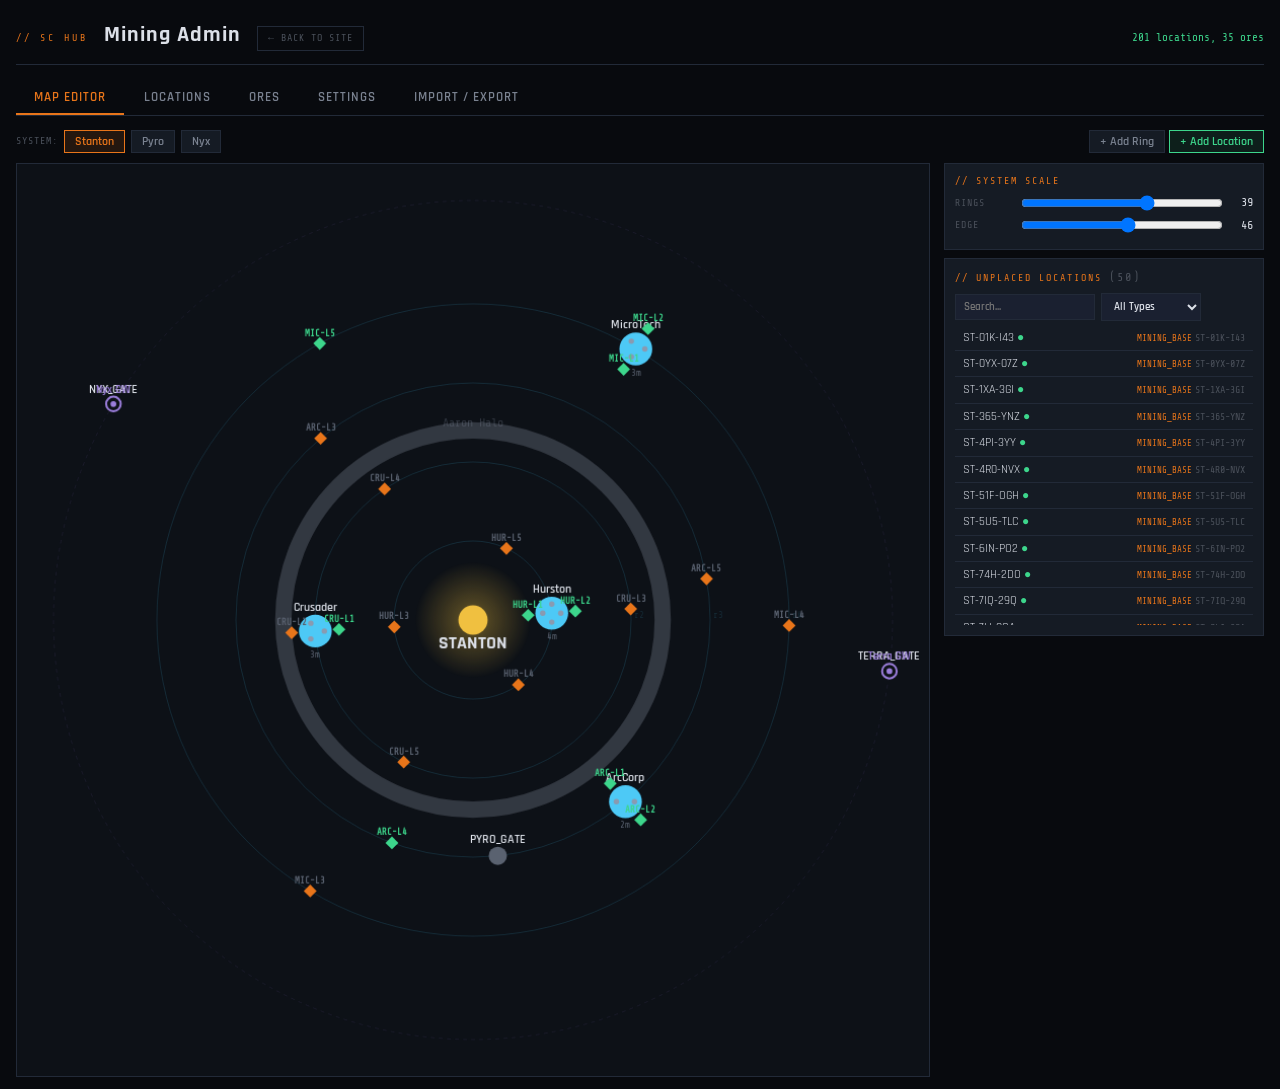
==== admin/admin.html @ 5cbbff62 "Add files via upload" ====
<!DOCTYPE html>
<html lang="en">
<head>
<meta charset="UTF-8">
<meta name="viewport" content="width=device-width, initial-scale=1.0">
<title>SC Hub Mining — Admin</title>
<link href="https://fonts.googleapis.com/css2?family=Rajdhani:wght@400;500;600;700&family=Share+Tech+Mono&display=swap" rel="stylesheet">
<style>
:root {
  --bg-deep:#080a0e;--bg-panel:#0d1117;--bg-card:#151b24;--bg-input:#1a2030;--bg-hover:#1e2738;
  --border:#222a38;--border-bright:#2e3a4e;
  --text-primary:#dce0e8;--text-secondary:#7a8290;--text-dim:#4a505a;
  --accent:#e8751a;--accent-dim:rgba(232,117,26,0.12);
  --green:#3dd68c;--green-dim:rgba(61,214,140,0.10);
  --red:#e84040;--red-dim:rgba(232,64,64,0.10);
  --cyan:#4dc9f6;--cyan-dim:rgba(77,201,246,0.10);
  --yellow:#f0c040;--yellow-dim:rgba(240,192,64,0.10);
  --purple:#9b7edb;
}
*{margin:0;padding:0;box-sizing:border-box}
body{background:var(--bg-deep);color:var(--text-primary);font-family:'Rajdhani',sans-serif;font-size:14px;line-height:1.45;min-height:100vh}
a{color:var(--cyan);text-decoration:none}
.app{max-width:1600px;margin:0 auto;padding:12px 16px}
.header{display:flex;align-items:baseline;gap:16px;padding:8px 0 12px;border-bottom:1px solid var(--border);margin-bottom:16px;flex-wrap:wrap}
.header-tag{font-family:'Share Tech Mono',monospace;font-size:10px;color:var(--accent);letter-spacing:3px;text-transform:uppercase}
.header-title{font-size:22px;font-weight:700;letter-spacing:1px}
.header-status{margin-left:auto;font-family:'Share Tech Mono',monospace;font-size:11px;color:var(--text-dim)}
.header-status.loaded{color:var(--green)}
.header-link{font-family:'Share Tech Mono',monospace;font-size:10px;color:var(--text-dim);letter-spacing:1px;text-transform:uppercase;padding:4px 10px;border:1px solid var(--border);transition:all .15s}
.header-link:hover{border-color:var(--accent);color:var(--accent)}
.nav{display:flex;gap:2px;border-bottom:1px solid var(--border);margin-bottom:14px}
.nav-btn{padding:8px 18px;background:none;border:none;color:var(--text-secondary);font-family:'Rajdhani',sans-serif;font-size:13px;font-weight:600;letter-spacing:1px;text-transform:uppercase;cursor:pointer;border-bottom:2px solid transparent;transition:all .15s}
.nav-btn:hover{color:var(--text-primary)}
.nav-btn.active{color:var(--accent);border-bottom-color:var(--accent)}
.panel{display:none}.panel.active{display:block}
.section-title{font-family:'Share Tech Mono',monospace;font-size:11px;color:var(--accent);letter-spacing:2px;text-transform:uppercase;margin-bottom:8px}
.card{background:var(--bg-panel);border:1px solid var(--border);padding:14px;margin-bottom:10px}
select,input[type="text"],input[type="number"],textarea{background:var(--bg-input);color:var(--text-primary);border:1px solid var(--border);padding:5px 8px;font-family:'Rajdhani',sans-serif;font-size:13px;font-weight:600;outline:none}
select:focus,input:focus,textarea:focus{border-color:var(--accent)}
.chip{padding:3px 10px;border:1px solid var(--border);background:var(--bg-card);color:var(--text-secondary);font-family:'Rajdhani',sans-serif;font-size:12px;font-weight:600;cursor:pointer;transition:all .12s;user-select:none;display:inline-block}
.chip:hover{border-color:var(--text-secondary)}.chip.active{background:var(--accent-dim);border-color:var(--accent);color:var(--accent)}
.chip.green{background:var(--green-dim);border-color:var(--green);color:var(--green)}
.chip.red{background:var(--red-dim);border-color:var(--red);color:var(--red)}
.btn{padding:6px 16px;border:1px solid var(--accent);background:var(--accent-dim);color:var(--accent);font-family:'Rajdhani',sans-serif;font-size:13px;font-weight:700;cursor:pointer;letter-spacing:1px;text-transform:uppercase}
.btn:hover{background:var(--accent);color:var(--bg-deep)}
.btn.green{border-color:var(--green);background:var(--green-dim);color:var(--green)}.btn.green:hover{background:var(--green);color:var(--bg-deep)}
.btn.red{border-color:var(--red);background:var(--red-dim);color:var(--red)}.btn.red:hover{background:var(--red);color:var(--bg-deep)}
.filter-row{display:flex;gap:6px;align-items:center;flex-wrap:wrap;margin-bottom:10px}
.filter-label{font-family:'Share Tech Mono',monospace;font-size:10px;color:var(--text-dim);letter-spacing:1px;text-transform:uppercase}
.tbl-wrap{overflow-x:auto;max-height:500px;overflow-y:auto}
table{width:100%;border-collapse:collapse;font-size:13px}
th,td{padding:5px 8px;border:1px solid var(--border)}
th{background:var(--bg-card);font-family:'Share Tech Mono',monospace;font-size:10px;color:var(--accent);letter-spacing:1px;text-transform:uppercase;text-align:left;position:sticky;top:0;z-index:2;white-space:nowrap}
td{background:var(--bg-panel)}
tr:hover td{background:var(--bg-hover)}
td input,td select{width:100%;background:transparent;border:none;color:var(--text-primary);font-size:12px;padding:2px 4px}
td input:focus,td select:focus{outline:1px solid var(--accent)}
.mono{font-family:'Share Tech Mono',monospace;font-size:12px}
.import-zone{border:2px dashed var(--border);padding:30px;text-align:center;cursor:pointer;transition:border-color .2s}
.import-zone:hover,.import-zone.dragover{border-color:var(--accent)}

/* Map Editor */
.map-editor-layout{display:grid;grid-template-columns:1fr 320px;gap:14px}
@media(max-width:900px){.map-editor-layout{grid-template-columns:1fr}}
.map-editor-canvas-wrap{position:relative}
.map-editor-canvas{display:block;background:var(--bg-panel);border:1px solid var(--border);cursor:crosshair;aspect-ratio:1/1;width:100%}
.map-editor-sidebar{display:flex;flex-direction:column;gap:8px;max-height:calc(100vh - 140px);overflow-y:auto}
.map-info-card{background:var(--bg-card);border:1px solid var(--border);padding:10px}
.map-info-title{font-family:'Share Tech Mono',monospace;font-size:10px;color:var(--accent);letter-spacing:2px;text-transform:uppercase;margin-bottom:6px}
.prop-row{display:flex;gap:6px;align-items:center;margin-bottom:5px;font-size:12px}
.prop-label{font-family:'Share Tech Mono',monospace;font-size:10px;color:var(--text-dim);min-width:60px;text-transform:uppercase;letter-spacing:1px}
.prop-row input,.prop-row select{flex:1;min-width:0}
.prop-row input[type="number"]{width:60px;flex:none}
.prop-row input[type="checkbox"]{width:auto;flex:none}
.unplaced-list{max-height:300px;overflow-y:auto}
.unplaced-item{padding:4px 8px;font-size:12px;cursor:pointer;border-bottom:1px solid var(--border);display:flex;justify-content:space-between;align-items:center}
.unplaced-item:hover{background:var(--bg-hover)}
.unplaced-item .code{font-family:'Share Tech Mono',monospace;color:var(--text-dim);font-size:10px}
.unplaced-item .type{font-family:'Share Tech Mono',monospace;font-size:9px;color:var(--accent);text-transform:uppercase}
</style>
</head>
<body>
<div class="app">
  <div class="header">
    <span class="header-tag">// SC Hub</span>
    <span class="header-title">Mining Admin</span>
    <a href="../index.html" class="header-link">&larr; Back to Site</a>
    <span id="status" class="header-status">Loading...</span>
  </div>
  <div class="nav" id="nav">
    <button class="nav-btn active" data-tab="map">Map Editor</button>
    <button class="nav-btn" data-tab="locations">Locations</button>
    <button class="nav-btn" data-tab="ores">Ores</button>
    <button class="nav-btn" data-tab="settings">Settings</button>
    <button class="nav-btn" data-tab="io">Import / Export</button>
  </div>

  <!-- MAP EDITOR -->
  <div id="panel-map" class="panel active">
    <div class="filter-row">
      <span class="filter-label">System:</span>
      <button class="chip active" data-ms="Stanton" onclick="setMapSys('Stanton',this)">Stanton</button>
      <button class="chip" data-ms="Pyro" onclick="setMapSys('Pyro',this)">Pyro</button>
      <button class="chip" data-ms="Nyx" onclick="setMapSys('Nyx',this)">Nyx</button>
      <span style="margin-left:auto;display:flex;gap:4px">
        <button class="chip" onclick="addRing()">+ Add Ring</button>
        <button class="chip green" onclick="addNewNode()">+ Add Location</button>
      </span>
    </div>
    <div class="map-editor-layout">
      <div class="map-editor-canvas-wrap">
        <canvas id="editor-canvas" class="map-editor-canvas"></canvas>
      </div>
      <div class="map-editor-sidebar">
        <div class="map-info-card" id="sys-config">
          <div class="map-info-title">// System Scale</div>
          <div class="prop-row"><span class="prop-label">Rings</span><input type="range" id="ring-scale" min="20" max="50" value="36" oninput="updateSysConfig()" style="flex:1"><span class="mono" id="ring-scale-val" style="min-width:24px;text-align:right">36</span></div>
          <div class="prop-row"><span class="prop-label">Edge</span><input type="range" id="edge-scale" min="30" max="60" value="46" oninput="updateSysConfig()" style="flex:1"><span class="mono" id="edge-scale-val" style="min-width:24px;text-align:right">46</span></div>
        </div>
        <div class="map-info-card" id="node-props" style="display:none">
          <div class="map-info-title">// Selected Node</div>
          <div id="node-props-content"></div>
        </div>
        <div class="map-info-card">
          <div class="map-info-title">// Unplaced Locations <span id="unplaced-count" class="mono" style="color:var(--text-dim)"></span></div>
          <div class="filter-row" style="margin-bottom:4px">
            <input type="text" id="unplaced-search" placeholder="Search..." style="width:140px;font-size:11px" oninput="renderUnplaced()">
            <select id="unplaced-type-filter" style="width:100px;font-size:11px" onchange="renderUnplaced()">
              <option value="all">All Types</option>
              <option value="planet">Planets</option>
              <option value="station">Stations</option>
              <option value="asteroid_belt">Belts</option>
              <option value="cluster">Clusters</option>
              <option value="mining_base">Mining Bases</option>
            </select>
          </div>
          <div class="unplaced-list" id="unplaced-list"></div>
        </div>
      </div>
    </div>
  </div>

  <!-- LOCATIONS -->
  <div id="panel-locations" class="panel">
    <div class="section-title">// Locations (<span id="loc-count">0</span>)</div>
    <div class="filter-row">
      <span class="filter-label">Search:</span>
      <input type="text" id="loc-filter" placeholder="Code or name..." style="width:200px" oninput="renderLocTable()">
      <span class="filter-label">System:</span>
      <select id="loc-sys-filter" style="width:120px" onchange="renderLocTable()">
        <option value="all">All</option><option>Stanton</option><option>Pyro</option><option>Nyx</option>
      </select>
      <span class="filter-label">Type:</span>
      <select id="loc-type-filter" style="width:120px" onchange="renderLocTable()"><option value="all">All</option></select>
    </div>
    <div class="tbl-wrap" id="loc-table"></div>
  </div>

  <!-- ORES -->
  <div id="panel-ores" class="panel">
    <div class="section-title">// Ores (<span id="ore-count">0</span>)</div>
    <div class="tbl-wrap" id="ore-table"></div>
  </div>

  <!-- SETTINGS -->
  <div id="panel-settings" class="panel">
    <div class="section-title">// Meta Settings</div>
    <div class="card" id="settings-form"></div>
  </div>

  <!-- IMPORT / EXPORT -->
  <div id="panel-io" class="panel">
    <div class="section-title">// Override Data</div>
    <div class="import-zone" id="import-zone">
      <div style="font-size:15px;margin-bottom:6px">Drop a <strong>mining_data.json</strong> to replace current data</div>
      <div style="color:var(--text-dim);font-size:12px">Data auto-loads from data/mining_data.json on page open. Use this to load a different file.</div>
      <input type="file" id="file-input" accept=".json" style="display:none">
    </div>
    <div style="margin-top:16px">
      <div class="section-title">// Export</div>
      <div class="filter-row">
        <button class="btn green" onclick="doExport()">Download mining_data.json</button>
      </div>
    </div>
  </div>
</div>

<script>
// ============================================================
// STATE
// ============================================================
let D = null;
let mapSys = 'Stanton';
let selectedNode = null;
let dragging = null;

const MC = { // map color palette
  star:'#f0c040',planet:'#4dc9f6',moon:'#8a9ab0',
  lagrange:'#e8751a',refinery:'#3dd68c',gate:'#9b7edb',
  orbitLine:'rgba(77,201,246,0.15)',ring:'rgba(232,117,26,0.35)',
  station:'#3dd68c',text:'#5a6270',textBright:'#dce0e8',selected:'#ffffff',
};

// ============================================================
// AUTO-LOAD from ../data/mining_data.json
// ============================================================
fetch('../data/mining_data.json')
  .then(r => { if (!r.ok) throw new Error(`${r.status}`); return r.json(); })
  .then(data => { D = data; onDataLoaded(); })
  .catch(e => {
    document.getElementById('status').textContent = 'Auto-load failed — drop file in Import tab';
    document.getElementById('status').style.color = '#e84040';
  });

function onDataLoaded() {
  if (!D.map_positions) D.map_positions = {stanton:{},pyro:{},nyx:{}};
  document.getElementById('status').textContent = `${Object.keys(D.locations||{}).length} locations, ${Object.keys(D.ores||{}).length} ores`;
  document.getElementById('status').className = 'header-status loaded';
  initAll();
}

function initAll() {
  renderSettings();
  renderLocTable();
  renderOreTable();
  renderMapEditor();
  renderUnplaced();
  const types = new Set(Object.values(D.locations).map(l => l.type));
  const sel = document.getElementById('loc-type-filter');
  sel.innerHTML = '<option value="all">All</option>';
  [...types].sort().forEach(t => { const o = document.createElement('option'); o.value=t; o.textContent=t; sel.appendChild(o); });
  document.getElementById('loc-count').textContent = Object.keys(D.locations).length;
  document.getElementById('ore-count').textContent = Object.keys(D.ores).length;
}

// ============================================================
// IMPORT / EXPORT
// ============================================================
const importZone = document.getElementById('import-zone');
const fileInput = document.getElementById('file-input');
importZone.addEventListener('click', () => fileInput.click());
importZone.addEventListener('dragover', e => { e.preventDefault(); importZone.classList.add('dragover'); });
importZone.addEventListener('dragleave', () => importZone.classList.remove('dragover'));
importZone.addEventListener('drop', e => {
  e.preventDefault(); importZone.classList.remove('dragover');
  if (e.dataTransfer.files[0]) loadFile(e.dataTransfer.files[0]);
});
fileInput.addEventListener('change', () => { if (fileInput.files[0]) loadFile(fileInput.files[0]); });

function loadFile(file) {
  const reader = new FileReader();
  reader.onload = () => {
    try { D = JSON.parse(reader.result); onDataLoaded(); }
    catch(e) { alert('Invalid JSON: ' + e.message); }
  };
  reader.readAsText(file);
}

function doExport() {
  if (!D) { alert('No data loaded'); return; }
  const blob = new Blob([JSON.stringify(D, null, 2)], {type:'application/json'});
  const a = document.createElement('a'); a.href = URL.createObjectURL(blob); a.download = 'mining_data.json'; a.click();
}

// ============================================================
// NAV
// ============================================================
document.getElementById('nav').addEventListener('click', e => {
  const tab = e.target.dataset.tab; if (!tab) return;
  document.querySelectorAll('.nav-btn').forEach(b => b.classList.toggle('active', b.dataset.tab === tab));
  document.querySelectorAll('.panel').forEach(p => p.classList.toggle('active', p.id === 'panel-' + tab));
  if (tab === 'map') setTimeout(renderMapEditor, 50);
});

// ============================================================
// SETTINGS
// ============================================================
function renderSettings() {
  const m = D.meta;
  const fields = [['current_patch','Patch'],['data_updated','Data Updated'],['regolith_export_date','Regolith Date'],['news_reel','News Reel'],['source','Source']];
  document.getElementById('settings-form').innerHTML = fields.map(([k,l]) =>
    `<div class="prop-row"><span class="prop-label" style="min-width:120px">${l}</span><input value="${m[k]||''}" onchange="D.meta['${k}']=this.value" style="flex:1"></div>`
  ).join('');
}

// ============================================================
// LOCATION TABLE
// ============================================================
function renderLocTable() {
  if (!D) return;
  const search = document.getElementById('loc-filter').value.toLowerCase();
  const sysFil = document.getElementById('loc-sys-filter').value;
  const typeFil = document.getElementById('loc-type-filter').value;
  const locs = Object.entries(D.locations).filter(([code, loc]) => {
    if (sysFil !== 'all' && loc.system !== sysFil) return false;
    if (typeFil !== 'all' && loc.type !== typeFil) return false;
    if (search && !code.toLowerCase().includes(search) && !(loc.display_name||'').toLowerCase().includes(search)) return false;
    return true;
  }).sort((a,b) => a[0].localeCompare(b[0]));
  let html = '<table><thead><tr><th>Code</th><th>Display Name</th><th>System</th><th>Type</th><th>Parent</th><th>Region</th><th>Refinery</th><th>L-Point</th><th>Notes</th></tr></thead><tbody>';
  locs.slice(0,100).forEach(([code, loc]) => {
    html += `<tr>
      <td class="mono" style="font-size:10px">${code}</td>
      <td><input value="${loc.display_name||''}" onchange="D.locations['${code}'].display_name=this.value"></td>
      <td><select onchange="D.locations['${code}'].system=this.value">${['Stanton','Pyro','Nyx'].map(s=>`<option${loc.system===s?' selected':''}>${s}</option>`).join('')}</select></td>
      <td><select onchange="D.locations['${code}'].type=this.value">${['planet','moon','lagrange','asteroid_belt','ring','cluster','mining_base','station','gate','unknown'].map(t=>`<option${loc.type===t?' selected':''}>${t}</option>`).join('')}</select></td>
      <td><input value="${loc.parent||''}" onchange="D.locations['${code}'].parent=this.value||null" style="width:60px"></td>
      <td><input value="${loc.region||''}" onchange="D.locations['${code}'].region=this.value" style="width:80px"></td>
      <td style="text-align:center"><input type="checkbox" ${loc.has_refinery?'checked':''} onchange="D.locations['${code}'].has_refinery=this.checked"></td>
      <td><input type="number" value="${loc.lpoint||''}" onchange="D.locations['${code}'].lpoint=this.value?parseInt(this.value):null" style="width:40px"></td>
      <td><input value="${loc.notes||''}" onchange="D.locations['${code}'].notes=this.value" style="width:120px"></td></tr>`;
  });
  html += '</tbody></table>';
  if (locs.length > 100) html += `<div style="color:var(--text-dim);margin-top:6px;font-size:11px">Showing 100 of ${locs.length}</div>`;
  document.getElementById('loc-table').innerHTML = html;
}

// ============================================================
// ORE TABLE
// ============================================================
function renderOreTable() {
  if (!D) return;
  const ores = Object.entries(D.ores).sort((a,b) => a[1].display_name.localeCompare(b[1].display_name));
  let html = '<table><thead><tr><th>Code</th><th>Display Name</th><th>UEX Name</th><th>Form</th><th>Mining Method</th><th>Crafting Slots</th><th>Notes</th><th>Image URL</th></tr></thead><tbody>';
  ores.forEach(([code, ore]) => {
    html += `<tr>
      <td class="mono" style="font-size:10px">${code}</td>
      <td><input value="${ore.display_name||''}" onchange="D.ores['${code}'].display_name=this.value"></td>
      <td><input value="${ore.uex_name||''}" onchange="D.ores['${code}'].uex_name=this.value"></td>
      <td class="mono" style="font-size:10px">${ore.form}</td>
      <td><select onchange="D.ores['${code}'].mining_method=this.value">${['ship','fps','vehicle','fps_vehicle'].map(m=>`<option${ore.mining_method===m?' selected':''}>${m}</option>`).join('')}</select></td>
      <td><input value="${(ore.crafting_slots||[]).join(', ')}" onchange="D.ores['${code}'].crafting_slots=this.value?this.value.split(',').map(s=>s.trim()):[]" style="width:140px"></td>
      <td><input value="${ore.notes||''}" onchange="D.ores['${code}'].notes=this.value" style="width:120px"></td>
      <td><input value="${ore.image_url||''}" onchange="D.ores['${code}'].image_url=this.value" style="width:120px"></td></tr>`;
  });
  document.getElementById('ore-table').innerHTML = html + '</tbody></table>';
}

// ============================================================
// MAP EDITOR
// ============================================================
let editorHitAreas = []; // {x, y, r, code, draggable}

function setMapSys(sys, btn) {
  mapSys = sys;
  document.querySelectorAll('[data-ms]').forEach(b => b.classList.toggle('active', b.dataset.ms === sys));
  selectedNode = null;
  renderMapEditor();
  renderUnplaced();
}

function renderMapEditor() {
  if (!D) return;
  const canvas = document.getElementById('editor-canvas');
  const ctx = canvas.getContext('2d');
  const container = canvas.parentElement;
  const size = Math.min(container.clientWidth, 900);
  canvas.width = size; canvas.height = size;
  ctx.clearRect(0, 0, size, size);
  editorHitAreas = [];

  const sysKey = mapSys.toLowerCase();
  const positions = D.map_positions[sysKey] || {};
  const planets = D.planets || {};
  const gates = D.jump_gates || {};
  const locations = D.locations || {};

  let maxRing = 1;
  for (const pos of Object.values(positions)) { if (pos.ring && pos.ring > maxRing) maxRing = pos.ring; }
  const cfg = positions._config || {};
  const ringScale = cfg.ring_scale || 36;
  const edgeScale = cfg.edge_scale || 46;
  const ringSpacing = (size * ringScale / 100) / (maxRing + 0.5);
  const edgeR = size * edgeScale / 100;
  // Sync sliders
  const rSlider = document.getElementById('ring-scale');
  const eSlider = document.getElementById('edge-scale');
  if (rSlider) { rSlider.value = ringScale; document.getElementById('ring-scale-val').textContent = ringScale; }
  if (eSlider) { eSlider.value = edgeScale; document.getElementById('edge-scale-val').textContent = edgeScale; }
  const s = v => Math.max(v, 2);
  const cx = size/2, cy = size/2;

  const toXY = (angle, radius) => ({
    x: cx + Math.cos((angle-90)*Math.PI/180) * radius,
    y: cy + Math.sin((angle-90)*Math.PI/180) * radius,
  });

  // Orbit rings with labels
  for (let r = 1; r <= maxRing; r++) {
    ctx.beginPath(); ctx.arc(cx, cy, r*ringSpacing, 0, Math.PI*2);
    ctx.strokeStyle = MC.orbitLine; ctx.lineWidth = 1; ctx.stroke();
    ctx.font = `500 ${s(size*0.01)}px 'Share Tech Mono'`; ctx.fillStyle = 'rgba(77,201,246,0.15)';
    ctx.textAlign = 'left'; ctx.fillText(`r${r}`, cx + r*ringSpacing + 3, cy - 2);
  }

  // Edge ring
  ctx.beginPath(); ctx.arc(cx, cy, edgeR, 0, Math.PI*2);
  ctx.strokeStyle = 'rgba(155,126,219,0.1)'; ctx.lineWidth = 1; ctx.setLineDash([4,4]); ctx.stroke(); ctx.setLineDash([]);

  // Star
  const starR = s(size*0.016);
  const grad = ctx.createRadialGradient(cx, cy, 0, cx, cy, starR*4);
  grad.addColorStop(0, 'rgba(240,192,64,0.4)'); grad.addColorStop(1, 'rgba(240,192,64,0)');
  ctx.beginPath(); ctx.arc(cx, cy, starR*4, 0, Math.PI*2); ctx.fillStyle = grad; ctx.fill();
  ctx.beginPath(); ctx.arc(cx, cy, starR, 0, Math.PI*2); ctx.fillStyle = MC.star; ctx.fill();
  ctx.font = `700 ${s(size*0.02)}px Rajdhani`; ctx.fillStyle = MC.textBright;
  ctx.textAlign = 'center'; ctx.fillText(mapSys.toUpperCase(), cx, cy + starR + 14);

  // Belts — from map_positions (belt_radius) or fallback
  for (const [code, loc] of Object.entries(locations)) {
    if (loc.system !== mapSys || loc.type !== 'asteroid_belt') continue;
    const beltPos = positions[code];
    const beltR = beltPos?.belt_radius ? beltPos.belt_radius * ringSpacing : (maxRing * ringSpacing + edgeR) * 0.52;
    const beltColor = beltPos?.belt_color === 'grey' ? 'rgba(120,130,145,0.35)' : MC.ring;
    const isSel = selectedNode === code;
    ctx.beginPath(); ctx.arc(cx, cy, beltR, 0, Math.PI*2);
    ctx.strokeStyle = isSel ? MC.selected : beltColor; ctx.lineWidth = size*0.018; ctx.stroke();
    ctx.font = `500 ${s(size*0.013)}px 'Share Tech Mono'`; ctx.fillStyle = isSel ? MC.selected : beltColor;
    ctx.textAlign = 'center'; ctx.fillText(loc.display_name + (!beltPos ? ' (unplaced)' : ''), cx, cy - beltR - 4);
    if (isSel) { ctx.font = `500 ${s(size*0.009)}px 'Share Tech Mono'`; ctx.fillStyle = MC.text; ctx.fillText(`belt r=${(beltPos?.belt_radius||'auto').toString()}`, cx, cy - beltR + 14); }
    editorHitAreas.push({x: cx, y: cy - beltR, r: 14, code, draggable: 'belt'});
  }

  // Rings near parent planets
  for (const [code, loc] of Object.entries(locations)) {
    if (loc.system !== mapSys || loc.type !== 'ring' || !loc.parent) continue;
    const parentPos = positions[loc.parent];
    if (!parentPos?.ring) continue;
    const pp = toXY(parentPos.angle, parentPos.ring * ringSpacing);
    ctx.beginPath(); ctx.arc(pp.x, pp.y, s(size*0.03), 0, Math.PI*2);
    ctx.strokeStyle = MC.ring; ctx.lineWidth = 2; ctx.stroke();
    ctx.font = `500 ${s(size*0.009)}px 'Share Tech Mono'`; ctx.fillStyle = MC.ring;
    ctx.textAlign = 'center'; ctx.fillText(loc.display_name, pp.x, pp.y + s(size*0.03) + 10);
  }

  // Draw each positioned node + its children
  for (const [code, pos] of Object.entries(positions)) {
    if (code === '_config') continue; // system config, not a node
    if (pos.belt_radius) continue; // belts drawn separately above
    let x, y;
    if (pos.edge) { ({x,y} = toXY(pos.angle, edgeR)); }
    else { ({x,y} = toXY(pos.angle, pos.ring * ringSpacing)); }

    const isSel = selectedNode === code;
    const loc = locations[code];
    const planet = planets[code];
    const isRef = loc?.has_refinery;
    const label = planet?.name || loc?.display_name || code;

    let nodeR;
    if (pos.station) {
      nodeR = s(size*0.008);
      ctx.fillStyle = isRef ? MC.refinery : MC.lagrange;
      ctx.fillRect(x-nodeR, y-nodeR, nodeR*2, nodeR*2);
    } else if (pos.edge) {
      nodeR = s(size*0.008);
      ctx.beginPath(); ctx.arc(x, y, nodeR, 0, Math.PI*2);
      ctx.strokeStyle = MC.gate; ctx.lineWidth = 2; ctx.stroke();
      ctx.beginPath(); ctx.arc(x, y, nodeR*0.4, 0, Math.PI*2); ctx.fillStyle = MC.gate; ctx.fill();
    } else if (planet) {
      nodeR = s(size*0.018);
      ctx.beginPath(); ctx.arc(x, y, nodeR, 0, Math.PI*2); ctx.fillStyle = MC.planet; ctx.fill();

      // Draw moons inside planet
      const moons = Object.entries(locations).filter(([,l]) => l.parent === code && l.type === 'moon');
      const moonR = s(size*0.003);
      moons.forEach(([,], i) => {
        const ma = (i / Math.max(moons.length,1)) * Math.PI * 2;
        const md = nodeR * 0.55;
        ctx.beginPath(); ctx.arc(x + Math.cos(ma)*md, y + Math.sin(ma)*md, moonR, 0, Math.PI*2);
        ctx.fillStyle = MC.moon; ctx.fill();
      });
      if (moons.length > 0) {
        ctx.font = `500 ${s(size*0.01)}px 'Share Tech Mono'`; ctx.fillStyle = MC.text;
        ctx.textAlign = 'center'; ctx.fillText(`${moons.length}m`, x, y + nodeR + 10);
      }
    } else {
      nodeR = s(size*0.01);
      ctx.beginPath(); ctx.arc(x, y, nodeR, 0, Math.PI*2);
      ctx.fillStyle = MC.text; ctx.fill();
    }

    // Selection ring
    if (isSel) {
      ctx.beginPath(); ctx.arc(x, y, nodeR+5, 0, Math.PI*2);
      ctx.strokeStyle = MC.selected; ctx.lineWidth = 2; ctx.stroke();
    }

    // Label
    ctx.font = `600 ${s(size*0.013)}px Rajdhani`;
    ctx.fillStyle = isSel ? MC.selected : MC.textBright;
    ctx.textAlign = 'center'; ctx.fillText(label, x, y - nodeR - 4);

    // Debug info for selected
    if (isSel) {
      ctx.font = `500 ${s(size*0.009)}px 'Share Tech Mono'`; ctx.fillStyle = MC.text;
      ctx.fillText(`${pos.edge ? 'edge' : 'r'+pos.ring} @ ${pos.angle}\u00B0`, x, y + nodeR + (planet ? 20 : 12));
    }

    editorHitAreas.push({x, y, r: nodeR+4, code, draggable: true});

    // L-points for planets
    if (planet && !pos.edge) {
      const lpoints = Object.entries(locations).filter(([,l]) => l.parent === code && l.type === 'lagrange');
      const lpR = s(size*0.005);
      lpoints.forEach(([lcode, lloc]) => {
        const lp = lloc.lpoint; if (!lp) return;
        const r = pos.ring * ringSpacing;
        let la, lr;
        if (lp===1){la=pos.angle;lr=r-ringSpacing*0.3}
        else if(lp===2){la=pos.angle;lr=r+ringSpacing*0.3}
        else if(lp===3){la=pos.angle+180;lr=r}
        else if(lp===4){la=pos.angle+60;lr=r}
        else if(lp===5){la=pos.angle-60;lr=r}
        else return;
        const lpos = toXY(la, lr);
        const lIsRef = lloc.has_refinery;
        const lIsSel = selectedNode === lcode;
        ctx.save(); ctx.translate(lpos.x, lpos.y); ctx.rotate(Math.PI/4);
        ctx.fillStyle = lIsRef ? MC.refinery : MC.lagrange;
        ctx.fillRect(-lpR,-lpR,lpR*2,lpR*2); ctx.restore();
        if (lIsSel) {
          ctx.beginPath(); ctx.arc(lpos.x, lpos.y, lpR+5, 0, Math.PI*2);
          ctx.strokeStyle = MC.selected; ctx.lineWidth = 2; ctx.stroke();
        }
        ctx.font = `600 ${s(size*0.01)}px 'Share Tech Mono'`;
        ctx.fillStyle = lIsRef ? MC.refinery : MC.text;
        ctx.textAlign = 'center'; ctx.fillText(lloc.display_name, lpos.x, lpos.y - lpR - 3);
        editorHitAreas.push({x: lpos.x, y: lpos.y, r: lpR+6, code: lcode, draggable: false});
      });
    }
  }

  // Jump gates
  const gateR = s(size*0.008);
  for (const [gkey, gate] of Object.entries(gates)) {
    if (gate.system !== mapSys) continue;
    let posKey = null;
    for (const [pk, pv] of Object.entries(positions)) { if (pv.edge && pk.toLowerCase().includes(gate.destination.toLowerCase())) { posKey = pk; break; } }
    if (!posKey) continue;
    const gp = toXY(positions[posKey].angle, edgeR);
    // Only draw gate label (circle already drawn by the edge node above if it's in positions)
    ctx.font = `600 ${s(size*0.012)}px Rajdhani`; ctx.fillStyle = MC.gate;
    ctx.textAlign = 'center'; ctx.fillText(`${gate.destination} GW`, gp.x, gp.y - gateR - 4);
  }

  renderNodeProps();
}

// ============================================================
// NODE PROPERTIES
// ============================================================
function renderNodeProps() {
  const panel = document.getElementById('node-props');
  const content = document.getElementById('node-props-content');
  if (!selectedNode || !D) { panel.style.display = 'none'; return; }
  panel.style.display = 'block';

  const code = selectedNode;
  const loc = D.locations[code] || {};
  const planet = D.planets[code];
  const sysKey = mapSys.toLowerCase();
  const pos = D.map_positions[sysKey]?.[code];
  const isBelt = pos?.belt_radius != null;

  // Parent dropdown: all planets in this system
  const parentOpts = ['<option value="">None</option>'];
  for (const [pcode, pl] of Object.entries(D.planets)) {
    if (pl.system === mapSys) parentOpts.push(`<option value="${pcode}"${loc.parent===pcode?' selected':''}>${pl.name} (${pcode})</option>`);
  }
  // Also add stations as possible parents
  for (const [scode, sloc] of Object.entries(D.locations)) {
    if (sloc.system === mapSys && sloc.type === 'station' && !D.planets[scode]) {
      parentOpts.push(`<option value="${scode}"${loc.parent===scode?' selected':''}>${sloc.display_name} (${scode})</option>`);
    }
  }

  let html = `<div class="prop-row"><span class="prop-label">Code</span><span class="mono">${code}</span></div>`;
  html += `<div class="prop-row"><span class="prop-label">Name</span><input value="${loc.display_name||planet?.name||code}" onchange="updateProp('${code}','display_name',this.value)"></div>`;
  html += `<div class="prop-row"><span class="prop-label">Type</span><select onchange="updateProp('${code}','type',this.value)">
    ${['planet','moon','lagrange','asteroid_belt','ring','cluster','mining_base','station','gate','unknown'].map(t=>`<option${loc.type===t?' selected':''}>${t}</option>`).join('')}
  </select></div>`;
  html += `<div class="prop-row"><span class="prop-label">Parent</span><select onchange="updateProp('${code}','parent',this.value||null)">${parentOpts.join('')}</select></div>`;

  if (pos && isBelt) {
    // Belt controls
    html += `<div class="prop-row"><span class="prop-label">Radius</span><input type="number" value="${pos.belt_radius}" min="0.5" max="20" step="0.1" onchange="updatePos('${code}','belt_radius',+this.value)"><span class="mono" style="color:var(--text-dim);margin-left:4px">rings</span></div>`;
    html += `<div class="prop-row"><span class="prop-label">Color</span><select onchange="updatePos('${code}','belt_color',this.value)">
      <option value="grey"${pos.belt_color==='grey'?' selected':''}>Grey (asteroid)</option>
      <option value="orange"${pos.belt_color!=='grey'?' selected':''}>Orange (ring)</option>
    </select></div>`;
  } else if (pos) {
    // Normal node controls
    if (!pos.edge) {
      html += `<div class="prop-row"><span class="prop-label">Angle</span><input type="number" value="${pos.angle||0}" min="0" max="360" onchange="updatePos('${code}','angle',+this.value)"><span class="mono" style="color:var(--text-dim);margin-left:4px">\u00B0</span></div>`;
      html += `<div class="prop-row"><span class="prop-label">Ring</span><input type="number" value="${pos.ring||1}" min="1" max="20" onchange="updatePos('${code}','ring',+this.value)"></div>`;
    } else {
      html += `<div class="prop-row"><span class="prop-label">Angle</span><input type="number" value="${pos.angle||0}" min="0" max="360" onchange="updatePos('${code}','angle',+this.value)"><span class="mono" style="color:var(--text-dim);margin-left:4px">\u00B0 edge</span></div>`;
    }
    html += `<div class="prop-row"><span class="prop-label">Station</span><input type="checkbox" ${pos.station?'checked':''} onchange="updatePos('${code}','station',this.checked||undefined)"></div>`;
    html += `<div class="prop-row"><span class="prop-label">Edge</span><input type="checkbox" ${pos.edge?'checked':''} onchange="toggleEdge('${code}',this.checked)"></div>`;
  }

  if (loc.type === 'lagrange') {
    html += `<div class="prop-row"><span class="prop-label">L-Point</span><select onchange="updateProp('${code}','lpoint',this.value?+this.value:null)">
      <option value="">-</option>${[1,2,3,4,5].map(n=>`<option value="${n}"${loc.lpoint===n?' selected':''}>L${n}</option>`).join('')}
    </select></div>`;
  }
  html += `<div class="prop-row"><span class="prop-label">Refinery</span><input type="checkbox" ${loc.has_refinery?'checked':''} onchange="updateProp('${code}','has_refinery',this.checked)"></div>`;
  html += `<div class="prop-row"><span class="prop-label">Notes</span><input value="${loc.notes||''}" onchange="updateProp('${code}','notes',this.value)"></div>`;

  // Action buttons
  html += `<div style="margin-top:8px;display:flex;gap:6px;flex-wrap:wrap">`;
  if (!pos && loc.type === 'asteroid_belt') {
    html += `<button class="btn" onclick="placeBelt('${code}')">Place as Belt</button>`;
  } else if (!pos) {
    html += `<button class="btn" onclick="placeNode('${code}')">Place on Map</button>`;
    if (!loc.parent) html += `<button class="chip" onclick="attachToParent('${code}')" title="Set parent without placing on map">Attach to Parent (hidden)</button>`;
  }
  if (pos) html += `<button class="btn red" onclick="removeNode('${code}')">Remove from Map</button>`;
  html += `</div>`;
  content.innerHTML = html;
}

function updateProp(code, field, value) {
  if (!D.locations[code]) D.locations[code] = {};
  D.locations[code][field] = value;
  renderMapEditor();
}
function updateSysConfig() {
  const sysKey = mapSys.toLowerCase();
  if (!D.map_positions[sysKey]._config) D.map_positions[sysKey]._config = {};
  D.map_positions[sysKey]._config.ring_scale = +document.getElementById('ring-scale').value;
  D.map_positions[sysKey]._config.edge_scale = +document.getElementById('edge-scale').value;
  renderMapEditor();
}
function updatePos(code, field, value) {
  const sysKey = mapSys.toLowerCase();
  const pos = D.map_positions[sysKey]?.[code];
  if (!pos) return;
  if (value === undefined || value === false) delete pos[field]; else pos[field] = value;
  renderMapEditor();
}
function toggleEdge(code, isEdge) {
  const sysKey = mapSys.toLowerCase();
  const pos = D.map_positions[sysKey][code]; if (!pos) return;
  if (isEdge) { pos.edge = true; delete pos.ring; } else { delete pos.edge; pos.ring = 1; }
  renderMapEditor();
}
function placeNode(code) {
  const sysKey = mapSys.toLowerCase();
  if (!D.map_positions[sysKey]) D.map_positions[sysKey] = {};
  D.map_positions[sysKey][code] = {angle: 0, ring: 1};
  renderMapEditor(); renderUnplaced();
}
function removeNode(code) {
  delete D.map_positions[mapSys.toLowerCase()][code];
  selectedNode = null; renderMapEditor(); renderUnplaced();
}
function addRing() {
  if (!D) return;
  const sysKey = mapSys.toLowerCase();
  let maxRing = 0;
  for (const pos of Object.values(D.map_positions[sysKey]||{})) { if (pos.ring && pos.ring > maxRing) maxRing = pos.ring; }
  alert(`Current max ring: ${maxRing}. Place a node on ring ${maxRing+1} to extend.`);
}
function placeBelt(code) {
  const sysKey = mapSys.toLowerCase();
  if (!D.map_positions[sysKey]) D.map_positions[sysKey] = {};
  // Default belt_radius: between ring 2 and 3
  let maxRing = 1;
  for (const pos of Object.values(D.map_positions[sysKey]||{})) { if (pos.ring && pos.ring > maxRing) maxRing = pos.ring; }
  D.map_positions[sysKey][code] = {belt_radius: Math.round(maxRing * 0.5 * 10)/10, belt_color: 'grey'};
  renderMapEditor(); renderUnplaced();
}
function attachToParent(code) {
  // Quick-assign parent from a dropdown
  const planets = Object.entries(D.planets).filter(([,p]) => p.system === mapSys);
  if (planets.length === 0) { alert('No planets in this system'); return; }
  const choice = prompt('Enter parent code:\n' + planets.map(([c,p]) => `  ${c} = ${p.name}`).join('\n'));
  if (!choice) return;
  if (!D.locations[code]) D.locations[code] = {};
  D.locations[code].parent = choice.trim();
  renderUnplaced(); renderNodeProps();
}
function addNewNode() {
  if (!D) return;
  const code = prompt('Location code (e.g. NEW_STATION):');
  if (!code) return;
  if (!D.locations[code]) D.locations[code] = {display_name:code,system:mapSys,parent:null,type:'station',region:'',has_refinery:false,lpoint:null,notes:''};
  placeNode(code); selectedNode = code; renderMapEditor();
}

// ============================================================
// UNPLACED LIST — only truly unplaced items
// ============================================================
function renderUnplaced() {
  if (!D) return;
  const el = document.getElementById('unplaced-list');
  const search = (document.getElementById('unplaced-search')?.value||'').toLowerCase();
  const typeFilter = document.getElementById('unplaced-type-filter')?.value||'all';
  const sysKey = mapSys.toLowerCase();
  const placed = new Set(Object.keys(D.map_positions[sysKey]||{}));

  // Derived locations: moons, rings, L-points with a parent that IS placed → they show on map already
  for (const [code, loc] of Object.entries(D.locations)) {
    if (loc.system !== mapSys) continue;
    if (loc.parent && placed.has(loc.parent)) {
      if (['moon','ring','lagrange'].includes(loc.type)) placed.add(code);
    }
  }

  const unplaced = Object.entries(D.locations).filter(([code, loc]) => {
    if (loc.system !== mapSys) return false;
    if (placed.has(code)) return false;
    if (search && !code.toLowerCase().includes(search) && !(loc.display_name||'').toLowerCase().includes(search)) return false;
    if (typeFilter !== 'all' && loc.type !== typeFilter) return false;
    return true;
  }).sort((a,b) => a[0].localeCompare(b[0]));

  document.getElementById('unplaced-count').textContent = `(${unplaced.length})`;

  let html = '';
  unplaced.slice(0,60).forEach(([code, loc]) => {
    const hasData = D.ore_locations[code] || D.roc_hand_mining[code] || D.rock_type_locations[code];
    html += `<div class="unplaced-item" onclick="selectedNode='${code}';renderNodeProps()">
      <span>${loc.display_name||code} ${hasData?'<span style="color:var(--green)">\u25CF</span>':''}</span>
      <span><span class="type">${loc.type}</span> <span class="code">${code}</span></span>
    </div>`;
  });
  if (unplaced.length > 60) html += `<div style="padding:4px;color:var(--text-dim);font-size:10px">${unplaced.length-60} more</div>`;
  if (unplaced.length === 0) html = '<div style="padding:8px;color:var(--green);font-size:11px">All locations placed or derived from parents!</div>';
  el.innerHTML = html;
}

// ============================================================
// CANVAS INTERACTION — click to select, drag = angle only
// ============================================================
(function() {
  const canvas = document.getElementById('editor-canvas');

  canvas.addEventListener('mousedown', e => {
    if (!D) return;
    const rect = canvas.getBoundingClientRect();
    const mx = (e.clientX-rect.left)*(canvas.width/rect.width);
    const my = (e.clientY-rect.top)*(canvas.height/rect.height);
    let hit = null;
    for (const area of editorHitAreas) {
      const dx = mx-area.x, dy = my-area.y;
      if (dx*dx+dy*dy <= (area.r+4)*(area.r+4)) { hit = area; break; }
    }
    if (hit) {
      selectedNode = hit.code;
      if (hit.draggable) dragging = {code: hit.code, type: hit.draggable};
      renderMapEditor();
    } else {
      selectedNode = null; dragging = null; renderMapEditor();
    }
  });

  canvas.addEventListener('mousemove', e => {
    if (!dragging || !D) return;
    const sysKey = mapSys.toLowerCase();
    const pos = D.map_positions[sysKey]?.[dragging.code];
    if (!pos) return;

    const rect = canvas.getBoundingClientRect();
    const mx = (e.clientX-rect.left)*(canvas.width/rect.width);
    const my = (e.clientY-rect.top)*(canvas.height/rect.height);
    const size = canvas.width;
    const cxc = size/2, cyc = size/2;
    const dx = mx - cxc, dy = my - cyc;

    if (dragging.type === 'belt') {
      // Belt drag: change radius based on distance from center
      let maxRing = 1;
      for (const p of Object.values(D.map_positions[sysKey]||{})) { if (p.ring && p.ring > maxRing) maxRing = p.ring; }
      const ringSpacing = (size * 0.36) / (maxRing + 0.5);
      const dist = Math.sqrt(dx*dx + dy*dy);
      pos.belt_radius = Math.max(0.5, Math.round((dist / ringSpacing) * 10) / 10);
    } else {
      // Normal node: angle only
      let angle = Math.atan2(dy, dx)*180/Math.PI + 90;
      if (angle < 0) angle += 360;
      pos.angle = Math.round(angle);
    }
    renderMapEditor();
  });

  canvas.addEventListener('mouseup', () => { dragging = null; });
  canvas.addEventListener('mouseleave', () => { dragging = null; });
})();

document.addEventListener('keydown', e => {
  if (e.key === 'Escape') { selectedNode = null; renderMapEditor(); }
  if (e.key === 'Delete' && selectedNode && D?.map_positions[mapSys.toLowerCase()]?.[selectedNode]) {
    if (confirm(`Remove ${selectedNode} from map?`)) removeNode(selectedNode);
  }
});
</script>
</body>
</html>
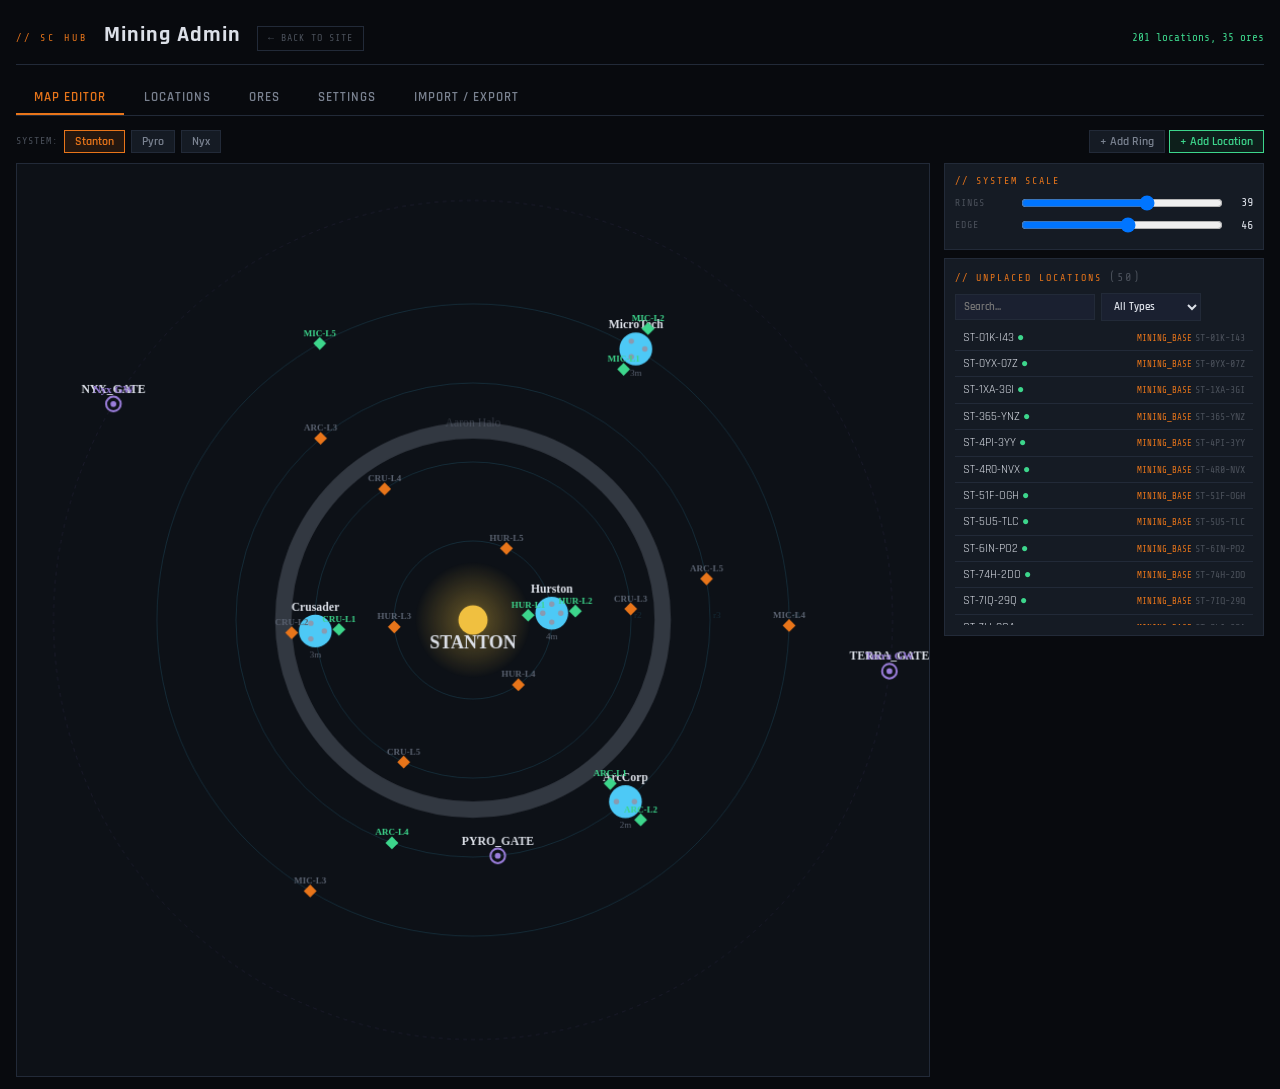
==== commit dfdfc3a7: "Add files via upload" ====
--- a/admin/admin.html
+++ b/admin/admin.html
@@ -426,7 +426,7 @@
     if (loc.system !== mapSys || loc.type !== 'ring' || !loc.parent) continue;
     const parentPos = positions[loc.parent];
     if (!parentPos?.ring) continue;
-    const pp = toXY(parentPos.angle, parentPos.ring * ringSpacing);
+    const pp = toXY(parentPos.angle, parentPos.ring * (parentPos.ring_mult || 1.0) * ringSpacing);
     ctx.beginPath(); ctx.arc(pp.x, pp.y, s(size*0.03), 0, Math.PI*2);
     ctx.strokeStyle = MC.ring; ctx.lineWidth = 2; ctx.stroke();
     ctx.font = `500 ${s(size*0.009)}px 'Share Tech Mono'`; ctx.fillStyle = MC.ring;
@@ -439,24 +439,25 @@
     if (pos.belt_radius) continue; // belts drawn separately above
     let x, y;
     if (pos.edge) { ({x,y} = toXY(pos.angle, edgeR)); }
-    else { ({x,y} = toXY(pos.angle, pos.ring * ringSpacing)); }
+    else { ({x,y} = toXY(pos.angle, pos.ring * (pos.ring_mult || 1.0) * ringSpacing)); }
 
     const isSel = selectedNode === code;
     const loc = locations[code];
     const planet = planets[code];
     const isRef = loc?.has_refinery;
+    const isGate = loc?.type === 'gate' || code.includes('GATE');
     const label = planet?.name || loc?.display_name || code;
 
     let nodeR;
-    if (pos.station) {
-      nodeR = s(size*0.008);
-      ctx.fillStyle = isRef ? MC.refinery : MC.lagrange;
-      ctx.fillRect(x-nodeR, y-nodeR, nodeR*2, nodeR*2);
-    } else if (pos.edge) {
+    if (isGate && !pos.station) {
       nodeR = s(size*0.008);
       ctx.beginPath(); ctx.arc(x, y, nodeR, 0, Math.PI*2);
       ctx.strokeStyle = MC.gate; ctx.lineWidth = 2; ctx.stroke();
       ctx.beginPath(); ctx.arc(x, y, nodeR*0.4, 0, Math.PI*2); ctx.fillStyle = MC.gate; ctx.fill();
+    } else if (pos.station) {
+      nodeR = s(size*0.008);
+      ctx.fillStyle = isRef ? MC.refinery : MC.lagrange;
+      ctx.fillRect(x-nodeR, y-nodeR, nodeR*2, nodeR*2);
     } else if (planet) {
       nodeR = s(size*0.018);
       ctx.beginPath(); ctx.arc(x, y, nodeR, 0, Math.PI*2); ctx.fillStyle = MC.planet; ctx.fill();
@@ -505,7 +506,7 @@
       const lpR = s(size*0.005);
       lpoints.forEach(([lcode, lloc]) => {
         const lp = lloc.lpoint; if (!lp) return;
-        const r = pos.ring * ringSpacing;
+        const r = pos.ring * (pos.ring_mult || 1.0) * ringSpacing;
         let la, lr;
         if (lp===1){la=pos.angle;lr=r-ringSpacing*0.3}
         else if(lp===2){la=pos.angle;lr=r+ringSpacing*0.3}
@@ -594,6 +595,7 @@
     if (!pos.edge) {
       html += `<div class="prop-row"><span class="prop-label">Angle</span><input type="number" value="${pos.angle||0}" min="0" max="360" onchange="updatePos('${code}','angle',+this.value)"><span class="mono" style="color:var(--text-dim);margin-left:4px">\u00B0</span></div>`;
       html += `<div class="prop-row"><span class="prop-label">Ring</span><input type="number" value="${pos.ring||1}" min="1" max="20" onchange="updatePos('${code}','ring',+this.value)"></div>`;
+      html += `<div class="prop-row"><span class="prop-label">Dist</span><input type="number" value="${pos.ring_mult||1.0}" min="0.3" max="3.0" step="0.05" onchange="updatePos('${code}','ring_mult',+this.value||undefined)"><span class="mono" style="color:var(--text-dim);margin-left:4px;font-size:10px">\u00D7 (1.0=normal)</span></div>`;
     } else {
       html += `<div class="prop-row"><span class="prop-label">Angle</span><input type="number" value="${pos.angle||0}" min="0" max="360" onchange="updatePos('${code}','angle',+this.value)"><span class="mono" style="color:var(--text-dim);margin-left:4px">\u00B0 edge</span></div>`;
     }
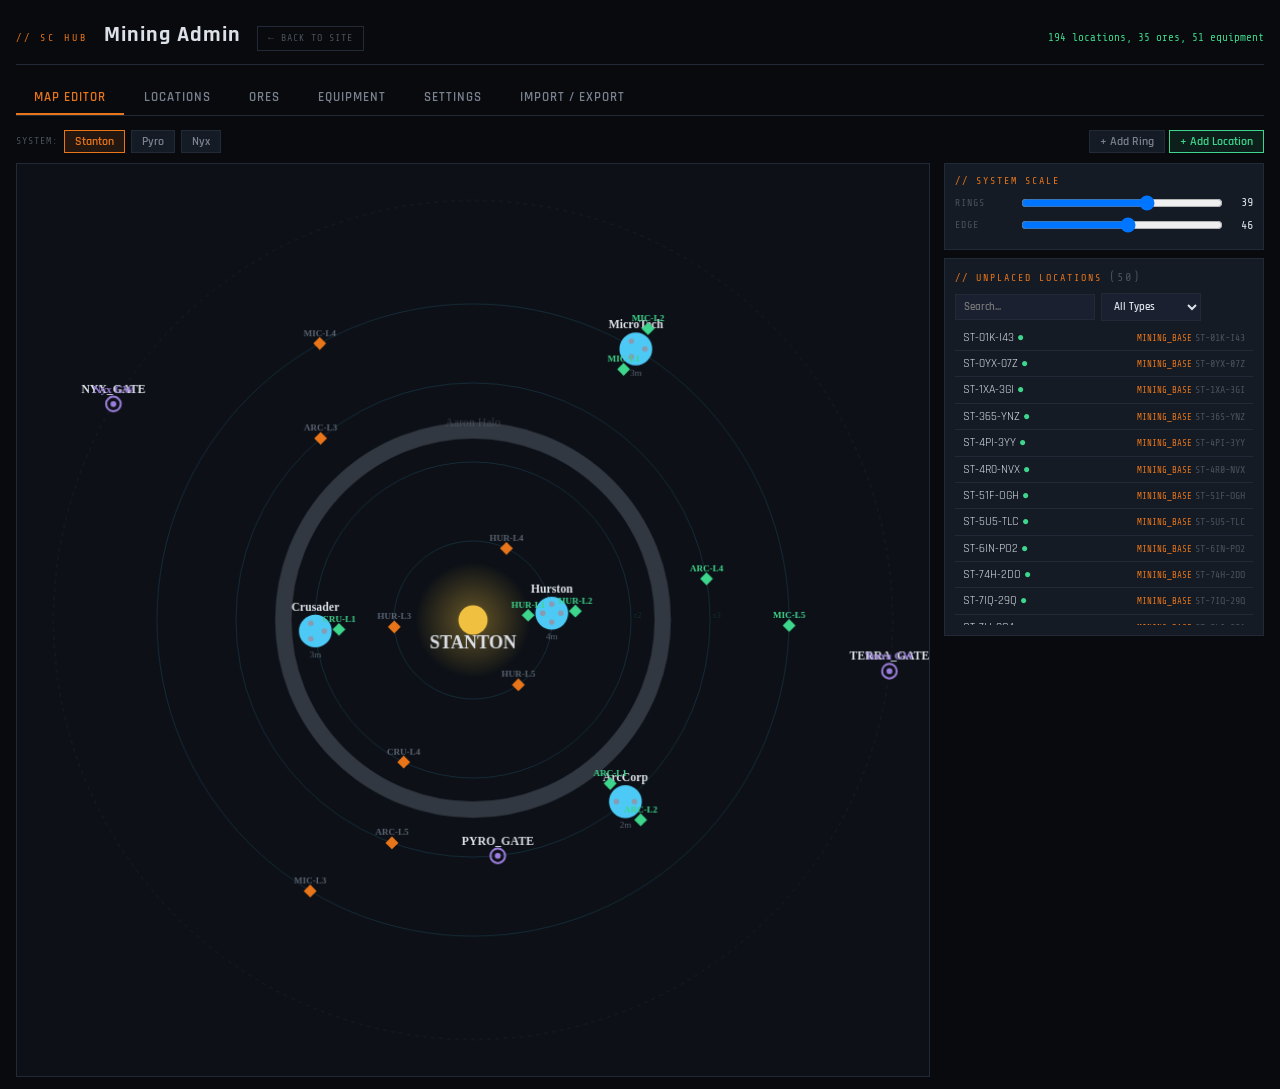
==== commit fb472694: "Add files via upload" ====
--- a/admin/admin.html
+++ b/admin/admin.html
@@ -5,6 +5,7 @@
 <meta name="viewport" content="width=device-width, initial-scale=1.0">
 <title>SC Hub Mining — Admin</title>
 <link href="https://fonts.googleapis.com/css2?family=Rajdhani:wght@400;500;600;700&family=Share+Tech+Mono&display=swap" rel="stylesheet">
+<link rel="icon" type="image/svg+xml" href="../favicon.svg">
 <style>
 :root {
   --bg-deep:#080a0e;--bg-panel:#0d1117;--bg-card:#151b24;--bg-input:#1a2030;--bg-hover:#1e2738;
@@ -91,6 +92,7 @@
     <button class="nav-btn active" data-tab="map">Map Editor</button>
     <button class="nav-btn" data-tab="locations">Locations</button>
     <button class="nav-btn" data-tab="ores">Ores</button>
+    <button class="nav-btn" data-tab="equipment">Equipment</button>
     <button class="nav-btn" data-tab="settings">Settings</button>
     <button class="nav-btn" data-tab="io">Import / Export</button>
   </div>
@@ -162,6 +164,20 @@
     <div class="tbl-wrap" id="ore-table"></div>
   </div>
 
+  <!-- EQUIPMENT -->
+  <div id="panel-equipment" class="panel">
+    <div class="section-title">// Mining Lasers (<span id="eq-laser-count">0</span>)</div>
+    <div style="font-size:11px;color:var(--text-dim);margin-bottom:8px">Power and range values are server-side — edit here when patch changes them. Modifier % values are auto-extracted from game XMLs.</div>
+    <div class="tbl-wrap" id="eq-laser-table" style="max-height:400px"></div>
+
+    <div class="section-title" style="margin-top:16px">// Mining Modules (<span id="eq-module-count">0</span>)</div>
+    <div style="font-size:11px;color:var(--text-dim);margin-bottom:8px">Power Mod and Extract Power Mod are server-side values shown in-game shop terminals.</div>
+    <div class="tbl-wrap" id="eq-module-table" style="max-height:400px"></div>
+
+    <div class="section-title" style="margin-top:16px">// Mining Gadgets (<span id="eq-gadget-count">0</span>)</div>
+    <div class="tbl-wrap" id="eq-gadget-table" style="max-height:300px"></div>
+  </div>
+
   <!-- SETTINGS -->
   <div id="panel-settings" class="panel">
     <div class="section-title">// Meta Settings</div>
@@ -214,7 +230,8 @@
 
 function onDataLoaded() {
   if (!D.map_positions) D.map_positions = {stanton:{},pyro:{},nyx:{}};
-  document.getElementById('status').textContent = `${Object.keys(D.locations||{}).length} locations, ${Object.keys(D.ores||{}).length} ores`;
+  const eqCount = D.equipment ? Object.keys(D.equipment.lasers||{}).length + Object.keys(D.equipment.modules||{}).length + Object.keys(D.equipment.gadgets||{}).length : 0;
+  document.getElementById('status').textContent = `${Object.keys(D.locations||{}).length} locations, ${Object.keys(D.ores||{}).length} ores${eqCount ? ', ' + eqCount + ' equipment' : ''}`;
   document.getElementById('status').className = 'header-status loaded';
   initAll();
 }
@@ -223,6 +240,7 @@
   renderSettings();
   renderLocTable();
   renderOreTable();
+  renderEquipmentTables();
   renderMapEditor();
   renderUnplaced();
   const types = new Set(Object.values(D.locations).map(l => l.type));
@@ -337,6 +355,91 @@
 }
 
 // ============================================================
+// EQUIPMENT TABLES
+// ============================================================
+function renderEquipmentTables() {
+  if (!D || !D.equipment) {
+    document.getElementById('eq-laser-table').innerHTML = '<div style="color:var(--text-dim)">No equipment data. Run extraction with game files to populate.</div>';
+    document.getElementById('eq-module-table').innerHTML = '';
+    document.getElementById('eq-gadget-table').innerHTML = '';
+    return;
+  }
+  const eq = D.equipment;
+
+  // --- Lasers ---
+  const lasers = Object.entries(eq.lasers || {}).sort((a,b) => a[1].name.localeCompare(b[1].name));
+  document.getElementById('eq-laser-count').textContent = lasers.length;
+  let lh = '<table><thead><tr><th>Key</th><th>Name</th><th>S</th><th>Slots</th><th>Max Power</th><th>Min Power</th><th>Min Pwr%</th><th>Extract Pwr</th><th>Opt Range</th><th>Max Range</th><th>Resist%</th><th>Instab%</th><th>Window%</th><th>Filter%</th><th>Notes</th></tr></thead><tbody>';
+  lasers.forEach(([key, l]) => {
+    const ek = key.replace(/'/g, "\\'");
+    lh += `<tr>
+      <td class="mono" style="font-size:9px">${key}</td>
+      <td><input value="${l.name||''}" onchange="D.equipment.lasers['${ek}'].name=this.value" style="width:120px"></td>
+      <td class="mono" style="text-align:center">${l.size}</td>
+      <td class="mono" style="text-align:center">${l.module_slots}</td>
+      <td><input type="number" value="${l.max_power||0}" onchange="D.equipment.lasers['${ek}'].max_power=+this.value" style="width:60px"></td>
+      <td><input type="number" value="${l.min_power||0}" onchange="D.equipment.lasers['${ek}'].min_power=+this.value" style="width:60px"></td>
+      <td><input type="number" value="${l.min_power_pct||0}" onchange="D.equipment.lasers['${ek}'].min_power_pct=+this.value" style="width:40px"></td>
+      <td><input type="number" value="${l.extract_power||0}" onchange="D.equipment.lasers['${ek}'].extract_power=+this.value" style="width:60px"></td>
+      <td><input type="number" value="${l.optimum_range||0}" onchange="D.equipment.lasers['${ek}'].optimum_range=+this.value" style="width:40px"></td>
+      <td><input type="number" value="${l.max_range||0}" onchange="D.equipment.lasers['${ek}'].max_range=+this.value" style="width:40px"></td>
+      <td class="mono" style="color:${l.resistance<0?'var(--green)':l.resistance>0?'var(--red)':'var(--text-dim)'}">${l.resistance||0}%</td>
+      <td class="mono" style="color:${l.instability<0?'var(--green)':l.instability>0?'var(--red)':'var(--text-dim)'}">${l.instability||0}%</td>
+      <td class="mono">${l.optimal_window_size||0}%</td>
+      <td class="mono">${l.filter||0}%</td>
+      <td><input value="${l.notes||''}" onchange="D.equipment.lasers['${ek}'].notes=this.value" style="width:80px"></td>
+    </tr>`;
+  });
+  document.getElementById('eq-laser-table').innerHTML = lh + '</tbody></table>';
+
+  // --- Modules ---
+  const modules = Object.entries(eq.modules || {}).sort((a,b) => {
+    const typeOrder = {active:0, passive:1, vehicle:2};
+    const ta = typeOrder[a[1].type]??3, tb = typeOrder[b[1].type]??3;
+    return ta !== tb ? ta - tb : a[1].name.localeCompare(b[1].name);
+  });
+  document.getElementById('eq-module-count').textContent = modules.length;
+  let mh = '<table><thead><tr><th>Key</th><th>Name</th><th>Type</th><th>Power Mod%</th><th>Extract Pwr Mod%</th><th>Resist%</th><th>Instab%</th><th>Window%</th><th>Filter%</th><th>Lifetime</th><th>Notes</th></tr></thead><tbody>';
+  modules.forEach(([key, m]) => {
+    const ek = key.replace(/'/g, "\\'");
+    const typeColor = m.type==='active'?'var(--orange)':m.type==='vehicle'?'var(--cyan)':'var(--text-secondary)';
+    mh += `<tr>
+      <td class="mono" style="font-size:9px">${key}</td>
+      <td><input value="${m.name||''}" onchange="D.equipment.modules['${ek}'].name=this.value" style="width:100px"></td>
+      <td class="mono" style="color:${typeColor};font-size:10px">${m.type}</td>
+      <td><input type="number" value="${m.power_mod||0}" onchange="D.equipment.modules['${ek}'].power_mod=+this.value" style="width:50px"></td>
+      <td><input type="number" value="${m.extract_power_mod||0}" onchange="D.equipment.modules['${ek}'].extract_power_mod=+this.value" style="width:50px"></td>
+      <td class="mono" style="color:${m.resistance<0?'var(--green)':m.resistance>0?'var(--red)':'var(--text-dim)'}">${m.resistance||0}%</td>
+      <td class="mono" style="color:${m.instability<0?'var(--green)':m.instability>0?'var(--red)':'var(--text-dim)'}">${m.instability||0}%</td>
+      <td class="mono">${m.optimal_window_size||0}%</td>
+      <td class="mono">${m.filter||0}%</td>
+      <td class="mono" style="color:var(--text-dim)">${m.lifetime?m.lifetime+'s':''}</td>
+      <td><input value="${m.notes||''}" onchange="D.equipment.modules['${ek}'].notes=this.value" style="width:80px"></td>
+    </tr>`;
+  });
+  document.getElementById('eq-module-table').innerHTML = mh + '</tbody></table>';
+
+  // --- Gadgets ---
+  const gadgets = Object.entries(eq.gadgets || {}).sort((a,b) => a[1].name.localeCompare(b[1].name));
+  document.getElementById('eq-gadget-count').textContent = gadgets.length;
+  let gh = '<table><thead><tr><th>Key</th><th>Name</th><th>Resist%</th><th>Instab%</th><th>Window%</th><th>Window Rate%</th><th>Cluster%</th><th>Notes</th></tr></thead><tbody>';
+  gadgets.forEach(([key, g]) => {
+    const ek = key.replace(/'/g, "\\'");
+    gh += `<tr>
+      <td class="mono" style="font-size:9px">${key}</td>
+      <td><input value="${g.name||''}" onchange="D.equipment.gadgets['${ek}'].name=this.value" style="width:100px"></td>
+      <td class="mono" style="color:${g.resistance<0?'var(--green)':g.resistance>0?'var(--red)':'var(--text-dim)'}">${g.resistance||0}%</td>
+      <td class="mono" style="color:${g.instability<0?'var(--green)':g.instability>0?'var(--red)':'var(--text-dim)'}">${g.instability||0}%</td>
+      <td class="mono">${g.optimal_window_size||0}%</td>
+      <td class="mono">${g.optimal_window_rate||0}%</td>
+      <td class="mono" style="color:${g.cluster>0?'var(--green)':g.cluster<0?'var(--red)':'var(--text-dim)'}">${g.cluster||0}%</td>
+      <td><input value="${g.notes||''}" onchange="D.equipment.gadgets['${ek}'].notes=this.value" style="width:100px"></td>
+    </tr>`;
+  });
+  document.getElementById('eq-gadget-table').innerHTML = gh + '</tbody></table>';
+}
+
+// ============================================================
 // MAP EDITOR
 // ============================================================
 let editorHitAreas = []; // {x, y, r, code, draggable}
@@ -385,12 +488,20 @@
     y: cy + Math.sin((angle-90)*Math.PI/180) * radius,
   });
 
+  // Per-ring multipliers
+  const ringMults = {};
+  for (const pos of Object.values(positions)) {
+    if (pos.ring && pos.ring_mult && pos.ring_mult !== 1.0) ringMults[pos.ring] = pos.ring_mult;
+  }
+  const getRingR = (r) => r * (ringMults[r] || 1.0) * ringSpacing;
+
   // Orbit rings with labels
   for (let r = 1; r <= maxRing; r++) {
-    ctx.beginPath(); ctx.arc(cx, cy, r*ringSpacing, 0, Math.PI*2);
+    const rr = getRingR(r);
+    ctx.beginPath(); ctx.arc(cx, cy, rr, 0, Math.PI*2);
     ctx.strokeStyle = MC.orbitLine; ctx.lineWidth = 1; ctx.stroke();
     ctx.font = `500 ${s(size*0.01)}px 'Share Tech Mono'`; ctx.fillStyle = 'rgba(77,201,246,0.15)';
-    ctx.textAlign = 'left'; ctx.fillText(`r${r}`, cx + r*ringSpacing + 3, cy - 2);
+    ctx.textAlign = 'left'; ctx.fillText(`r${r}`, cx + rr + 3, cy - 2);
   }
 
   // Edge ring
@@ -426,7 +537,7 @@
     if (loc.system !== mapSys || loc.type !== 'ring' || !loc.parent) continue;
     const parentPos = positions[loc.parent];
     if (!parentPos?.ring) continue;
-    const pp = toXY(parentPos.angle, parentPos.ring * (parentPos.ring_mult || 1.0) * ringSpacing);
+    const pp = toXY(parentPos.angle, getRingR(parentPos.ring));
     ctx.beginPath(); ctx.arc(pp.x, pp.y, s(size*0.03), 0, Math.PI*2);
     ctx.strokeStyle = MC.ring; ctx.lineWidth = 2; ctx.stroke();
     ctx.font = `500 ${s(size*0.009)}px 'Share Tech Mono'`; ctx.fillStyle = MC.ring;
@@ -439,7 +550,7 @@
     if (pos.belt_radius) continue; // belts drawn separately above
     let x, y;
     if (pos.edge) { ({x,y} = toXY(pos.angle, edgeR)); }
-    else { ({x,y} = toXY(pos.angle, pos.ring * (pos.ring_mult || 1.0) * ringSpacing)); }
+    else { ({x,y} = toXY(pos.angle, getRingR(pos.ring))); }
 
     const isSel = selectedNode === code;
     const loc = locations[code];
@@ -506,13 +617,13 @@
       const lpR = s(size*0.005);
       lpoints.forEach(([lcode, lloc]) => {
         const lp = lloc.lpoint; if (!lp) return;
-        const r = pos.ring * (pos.ring_mult || 1.0) * ringSpacing;
+        const r = getRingR(pos.ring);
         let la, lr;
         if (lp===1){la=pos.angle;lr=r-ringSpacing*0.3}
         else if(lp===2){la=pos.angle;lr=r+ringSpacing*0.3}
         else if(lp===3){la=pos.angle+180;lr=r}
-        else if(lp===4){la=pos.angle+60;lr=r}
-        else if(lp===5){la=pos.angle-60;lr=r}
+        else if(lp===4){la=pos.angle-60;lr=r}
+        else if(lp===5){la=pos.angle+60;lr=r}
         else return;
         const lpos = toXY(la, lr);
         const lIsRef = lloc.has_refinery;
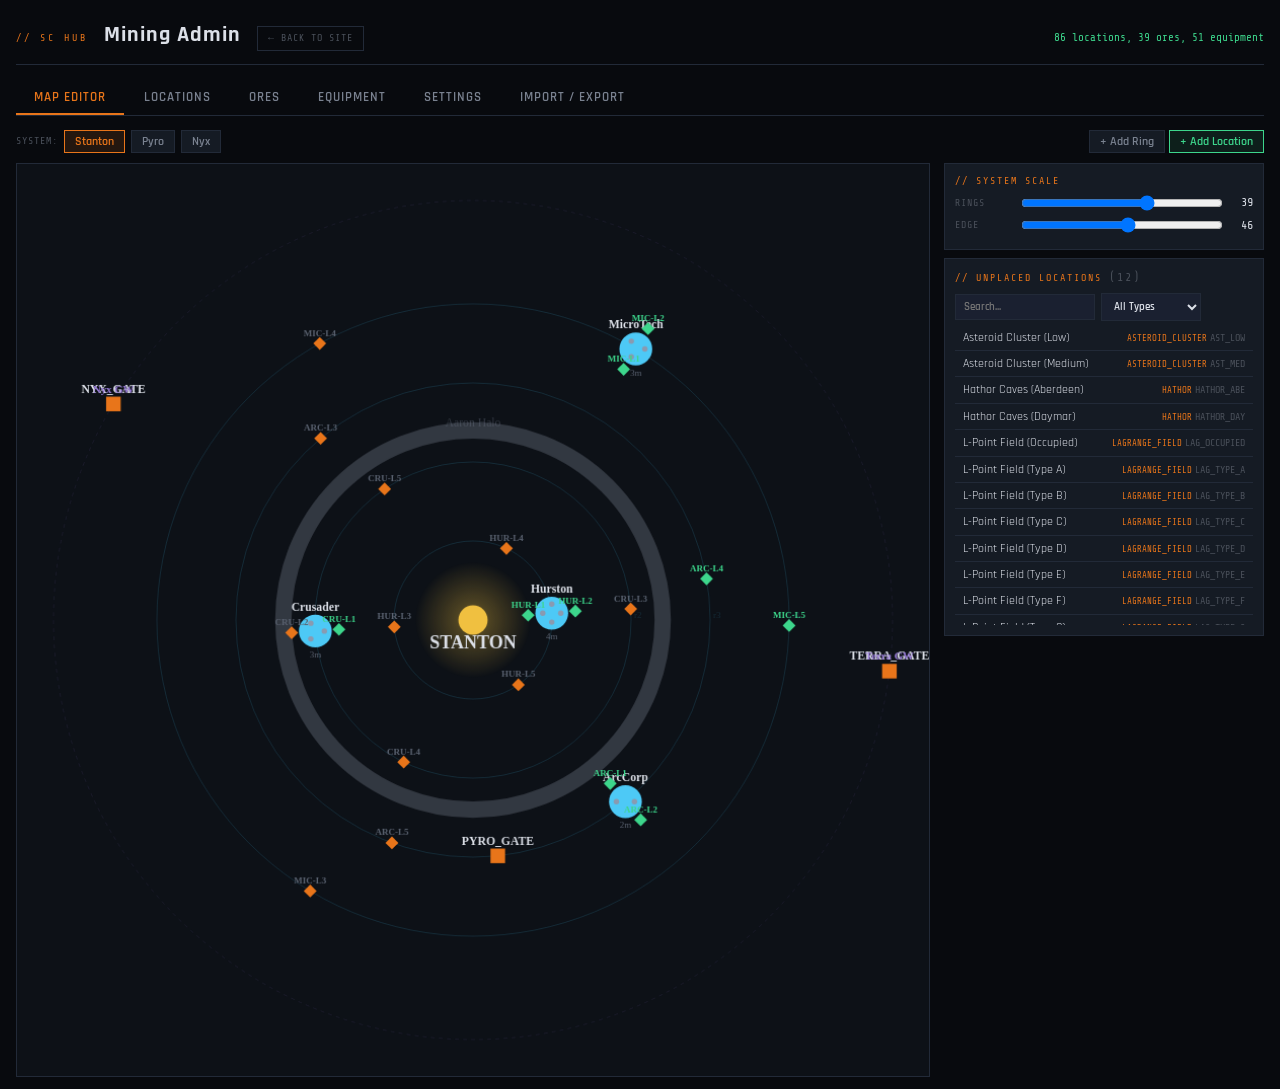
==== commit 35d711ed: "Remove Regolith references from public UI Regolith Survey Corps data source is no longer used. Foote" ====
--- a/admin/admin.html
+++ b/admin/admin.html
@@ -295,7 +295,7 @@
 // ============================================================
 function renderSettings() {
   const m = D.meta;
-  const fields = [['current_patch','Patch'],['data_updated','Data Updated'],['regolith_export_date','Regolith Date'],['news_reel','News Reel'],['source','Source']];
+  const fields = [['current_patch','Patch'],['data_updated','Data Updated'],['news_reel','News Reel']];
   document.getElementById('settings-form').innerHTML = fields.map(([k,l]) =>
     `<div class="prop-row"><span class="prop-label" style="min-width:120px">${l}</span><input value="${m[k]||''}" onchange="D.meta['${k}']=this.value" style="flex:1"></div>`
   ).join('');
